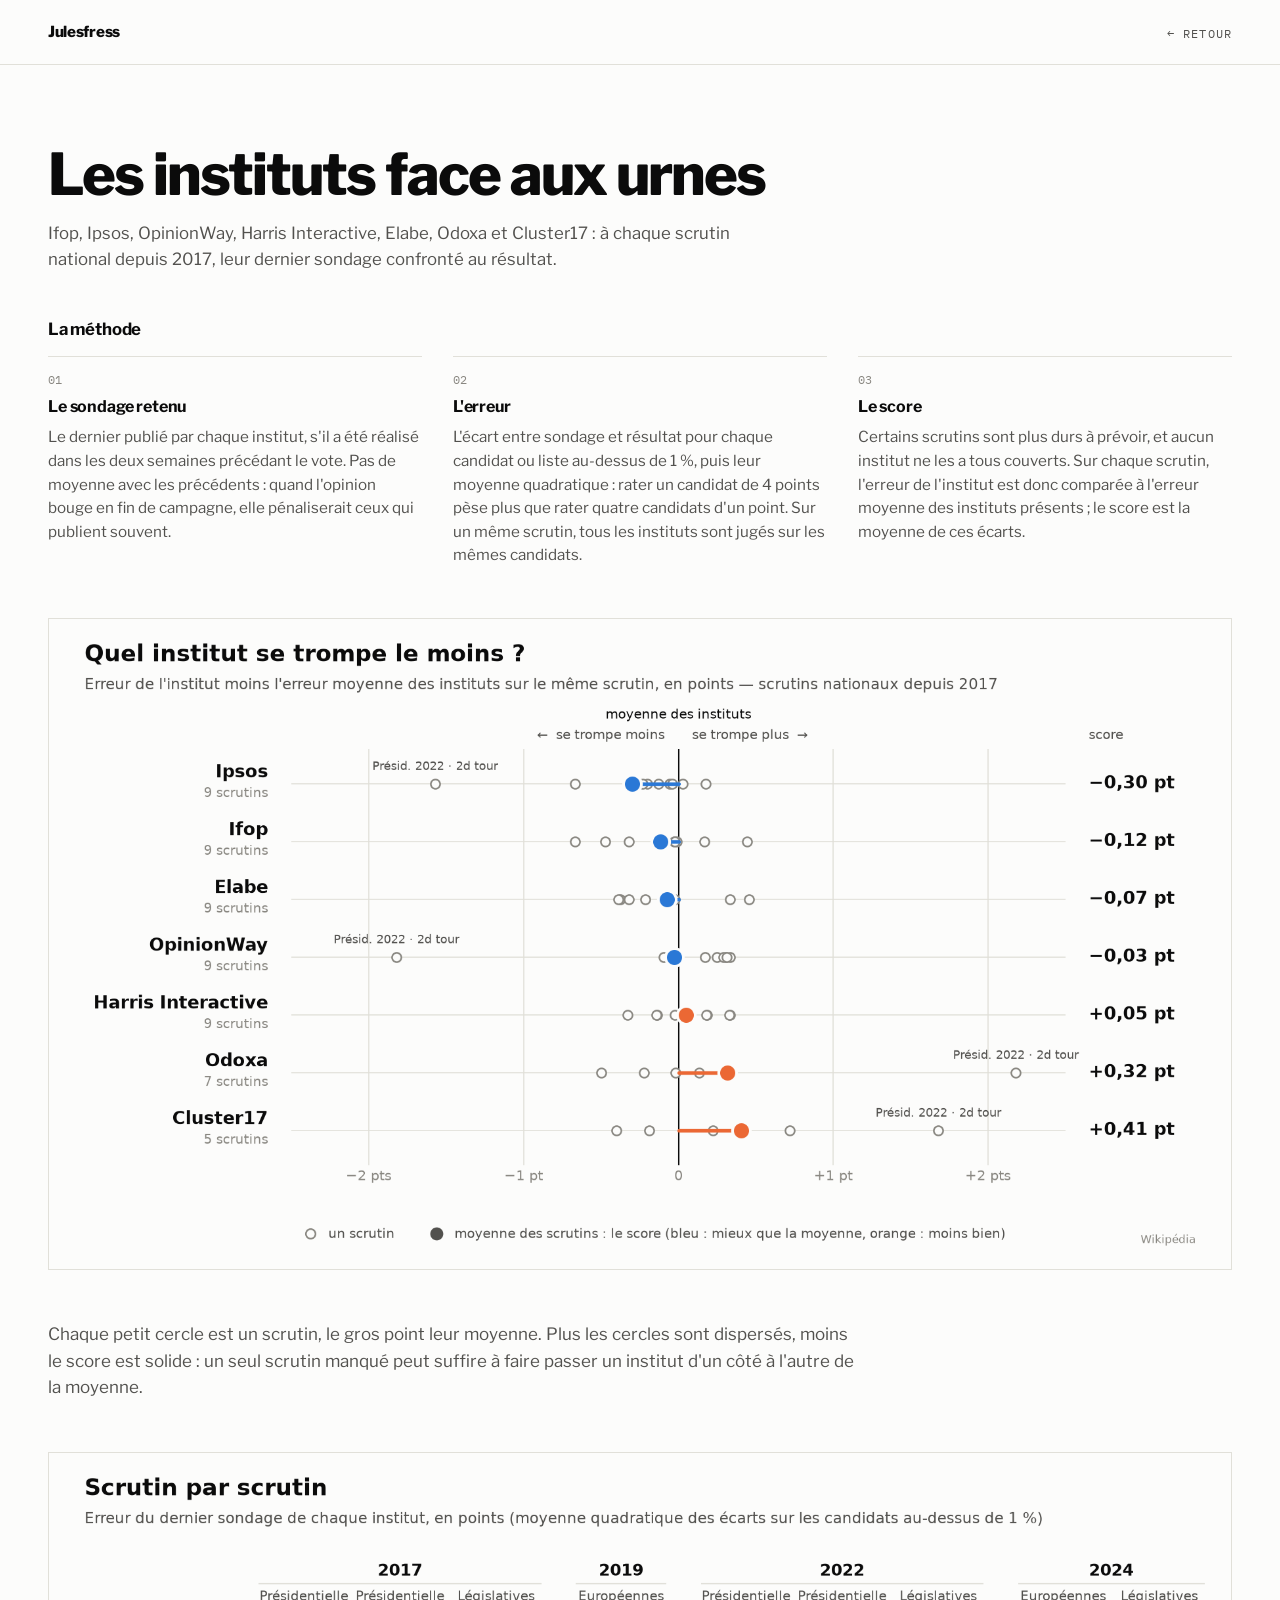
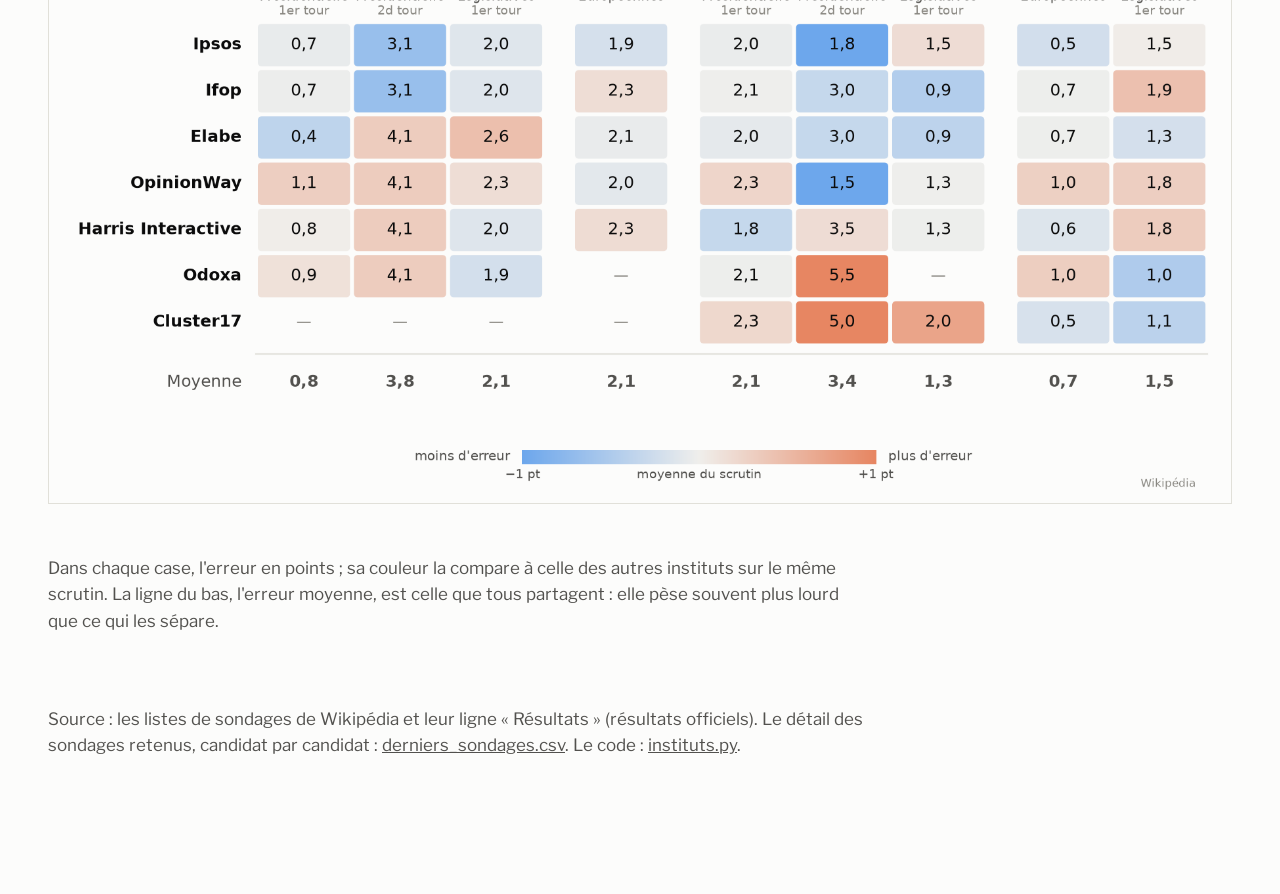
==== Instituts/index.html @ 5b0fbb0f "nouveau projet : comparaison des instituts de sondages" ====
<!DOCTYPE html>
<html lang="fr">
<head>
  <meta charset="utf-8">
  <meta name="viewport" content="width=device-width, initial-scale=1">
  <title>Les instituts face aux urnes — Jules</title>
  <meta name="description" content="Le dernier sondage de sept instituts confronté au résultat de chaque scrutin national depuis 2017 : qui se trompe le moins ?">
  <link rel="icon" href="data:image/svg+xml,<svg xmlns=%22http://www.w3.org/2000/svg%22 viewBox=%220 0 100 100%22><text y=%22.9em%22 font-size=%2290%22>🎯</text></svg>">
  <link rel="preconnect" href="https://fonts.googleapis.com">
  <link rel="preconnect" href="https://fonts.gstatic.com" crossorigin>
  <link href="https://fonts.googleapis.com/css2?family=Libre+Franklin:wght@400;700;800&family=IBM+Plex+Mono:wght@400;500&display=swap" rel="stylesheet">
  <link rel="stylesheet" href="../assets/css/style.css">
</head>
<body>
  <header class="bar">
    <div class="shell shell--wide">
      <a class="mark" href="../">Julesfress</a>
      <nav>
        <a href="../">← Retour</a>
      </nav>
    </div>
  </header>

  <main class="shell shell--wide">
    <div class="doc-head">
      <h1>Les instituts face aux urnes</h1>
      <p class="tagline">Ifop, Ipsos, OpinionWay, Harris Interactive, Elabe, Odoxa et Cluster17 : à chaque scrutin national depuis 2017, leur dernier sondage confronté au résultat.</p>
    </div>

    <div class="stack">
      <section class="method">
        <h2>La méthode</h2>
        <ol class="steps">
          <li>
            <h3>Le sondage retenu</h3>
            <p>Le dernier publié par chaque institut, s'il a été réalisé dans les deux
            semaines précédant le vote. Pas de moyenne avec les précédents : quand l'opinion
            bouge en fin de campagne, elle pénaliserait ceux qui publient souvent.</p>
          </li>
          <li>
            <h3>L'erreur</h3>
            <p>L'écart entre sondage et résultat pour chaque candidat ou liste au-dessus de
            1 %, puis leur moyenne quadratique : rater un candidat de 4 points pèse plus que
            rater quatre candidats d'un point. Sur un même scrutin, tous les instituts sont
            jugés sur les mêmes candidats.</p>
          </li>
          <li>
            <h3>Le score</h3>
            <p>Certains scrutins sont plus durs à prévoir, et aucun institut ne les a tous
            couverts. Sur chaque scrutin, l'erreur de l'institut est donc comparée à
            l'erreur moyenne des instituts présents ; le score est la moyenne de ces écarts.</p>
          </li>
        </ol>
      </section>

      <a class="plate" href="instituts_classement.png" target="_blank" rel="noopener">
        <img src="instituts_classement.png" alt="Classement des sept instituts selon leur score : pour chacun, un petit cercle par scrutin donne l'écart entre son erreur et l'erreur moyenne des instituts, et un gros point, bleu ou orange, leur moyenne.">
      </a>

      <p class="note">Chaque petit cercle est un scrutin, le gros point leur moyenne. Plus les
      cercles sont dispersés, moins le score est solide : un seul scrutin manqué peut suffire
      à faire passer un institut d'un côté à l'autre de la moyenne.</p>

      <a class="plate" href="instituts_scrutins.png" target="_blank" rel="noopener">
        <img src="instituts_scrutins.png" alt="Tableau de l'erreur, en points, du dernier sondage de chaque institut à chaque scrutin national, colorée en bleu quand elle est inférieure à la moyenne des instituts sur ce scrutin et en orange quand elle est supérieure. La dernière ligne donne l'erreur moyenne de chaque scrutin." loading="lazy">
      </a>

      <p class="note">Dans chaque case, l'erreur en points ; sa couleur la compare à celle des
      autres instituts sur le même scrutin. La ligne du bas, l'erreur moyenne, est celle que
      tous partagent : elle pèse souvent plus lourd que ce qui les sépare.</p>

      <p class="note">Source : les listes de sondages de Wikipédia et leur ligne « Résultats »
      (résultats officiels). Le détail des sondages retenus, candidat par candidat :
      <a href="https://github.com/Julesfress/Julesfress.github.io/blob/main/Instituts/derniers_sondages.csv" target="_blank" rel="noopener">derniers_sondages.csv</a>.
      Le code : <a href="https://github.com/Julesfress/Julesfress.github.io/blob/main/Instituts/instituts.py" target="_blank" rel="noopener">instituts.py</a>.</p>
    </div>
  </main>
</body>
</html>
---- assets/css/style.css ----
/* ===========================================================================
   Julesfress — feuille de style unique.

   Les cinq couleurs ci-dessous sont exactement celles des graphiques
   matplotlib (constantes INK / INK_SECOND / MUTED / GRID / SURFACE dans
   Sondpres/sondages_2027.py). Le fond de page EST le fond des PNG : les
   graphiques n'ont pas de bord visible, ils font partie de la page.
   Conséquence : la seule couleur du site est celle des courbes.
   =========================================================================== */

:root {
  color-scheme: light;

  --paper: #fcfcfb;   /* SURFACE */
  --ink:   #0b0b0b;   /* INK */
  --ink-2: #52514e;   /* INK_SECOND */
  --muted: #898781;   /* MUTED */
  --rule:  #e1e0d9;   /* GRID */
  --hover: #f4f3ec;

  --sans: "Libre Franklin", -apple-system, BlinkMacSystemFont, "Segoe UI", sans-serif;
  --mono: "IBM Plex Mono", ui-monospace, SFMono-Regular, Menlo, monospace;

  --gutter: clamp(20px, 4vw, 48px);
  --shell: 1000px;
  --shell-wide: 1800px;
}

* {
  box-sizing: border-box;
}

html {
  background: var(--paper);
  -webkit-text-size-adjust: 100%;
}

body {
  margin: 0;
  min-height: 100vh;
  background: var(--paper);
  color: var(--ink);
  font-family: var(--sans);
  font-size: 17px;
  line-height: 1.55;
  -webkit-font-smoothing: antialiased;
}

h1 {
  margin: 0;
  font-size: clamp(2.3rem, 6vw, 3.6rem);
  font-weight: 800;
  line-height: 1.02;
  letter-spacing: -0.035em;
}

a {
  color: inherit;
}

:focus-visible {
  outline: 2px solid var(--ink);
  outline-offset: 2px;
}

.shell {
  width: min(100% - var(--gutter) * 2, var(--shell));
  margin-inline: auto;
}

.shell--wide {
  --shell: var(--shell-wide);
}

/* --- Bandeau ------------------------------------------------------------ */

.bar {
  border-bottom: 1px solid var(--rule);
}

.bar .shell {
  display: flex;
  align-items: center;
  justify-content: space-between;
  gap: 20px;
  min-height: 64px;
}

.mark {
  font-weight: 800;
  font-size: 0.95rem;
  letter-spacing: -0.02em;
  text-decoration: none;
}

.bar nav a {
  font-family: var(--mono);
  font-size: 0.72rem;
  letter-spacing: 0.1em;
  text-transform: uppercase;
  color: var(--ink-2);
  text-decoration: none;
  padding-bottom: 2px;
  border-bottom: 1px solid transparent;
  transition: color 0.15s, border-color 0.15s;
}

.bar nav a:hover {
  color: var(--ink);
  border-bottom-color: var(--ink);
}

/* --- Accueil ------------------------------------------------------------ */

.head {
  padding-block: clamp(56px, 10vw, 112px) clamp(36px, 6vw, 64px);
}

.list {
  list-style: none;
  margin: 0 0 clamp(64px, 12vw, 140px);
  padding: 0;
  border-bottom: 1px solid var(--rule);
}

.item {
  border-top: 1px solid var(--rule);
}

.row {
  display: grid;
  grid-template-columns: 2.75rem minmax(0, 30ch) minmax(0, 1fr) 1.25rem;
  gap: clamp(14px, 3vw, 32px);
  align-items: baseline;
  padding: clamp(22px, 3vw, 30px) 12px;
  margin-inline: -12px;
  text-decoration: none;
  color: inherit;
  transition: background-color 0.15s;
}

a.row:hover {
  background: var(--hover);
}

.n {
  font-family: var(--mono);
  font-size: 0.72rem;
  font-feature-settings: "tnum" 1;
  color: var(--muted);
  transition: color 0.15s;
}

.t {
  font-weight: 700;
  font-size: 1.15rem;
  letter-spacing: -0.015em;
}

.d {
  color: var(--ink-2);
  font-size: 0.95rem;
}

.go {
  justify-self: end;
  font-family: var(--mono);
  color: var(--muted);
  transition: transform 0.15s, color 0.15s;
}

a.row:hover .n,
a.row:hover .go {
  color: var(--ink);
}

a.row:hover .go {
  transform: translateX(4px);
}

.item--off .t,
.item--off .d {
  color: var(--muted);
}

/* --- Page projet -------------------------------------------------------- */

.doc-head {
  padding-block: clamp(44px, 7vw, 80px) clamp(28px, 4vw, 44px);
}

.tagline {
  max-width: 62ch;
  margin: 16px 0 0;
  color: var(--ink-2);
  font-size: 1.05rem;
}

/* Grille des sondages : le graphique suivi à gauche, les deux élections
   passées empilées à droite — les trois se comparent d'un seul coup d'œil. */
.polls-grid {
  display: grid;
  grid-template-columns: 2fr 1fr;
  gap: clamp(16px, 1.6vw, 26px);
  align-items: start;
  padding-bottom: clamp(56px, 9vw, 120px);
}

.polls-side {
  display: grid;
  gap: clamp(16px, 1.6vw, 26px);
}

.plate {
  display: block;
  border: 1px solid var(--rule);
  transition: border-color 0.15s;
}

.plate:hover {
  border-color: var(--muted);
}

.plate img {
  display: block;
  width: 100%;
  height: auto;
}

/* Page projet à plusieurs graphiques : les planches s'empilent et le texte
   d'explication s'intercale entre elles. */
.stack {
  display: grid;
  gap: clamp(20px, 2.4vw, 34px);
  padding-bottom: clamp(56px, 9vw, 120px);
}

.note {
  max-width: 68ch;
  margin: clamp(10px, 1.6vw, 22px) 0;
  color: var(--ink-2);
}

.note h2 {
  margin: 0 0 8px;
  color: var(--ink);
  font-size: 1.05rem;
  font-weight: 700;
  letter-spacing: -0.01em;
}

.note h2:not(:first-child) {
  margin-top: 26px;
}

.note p {
  margin: 0 0 16px;
}

.note p:last-child {
  margin-bottom: 0;
}

/* Légende des sigles : les graphiques n'affichent que l'abréviation du
   groupe, faute de place — les intitulés complets vivent donc ici. */
.keys {
  margin: 0;
  display: grid;
  grid-template-columns: repeat(auto-fill, minmax(300px, 1fr));
  gap: 0 32px;
  font-size: 0.95rem;
}

.keys > div {
  display: flex;
  gap: 12px;
  border-top: 1px solid var(--rule);
  padding: 7px 0;
}

.keys dt {
  min-width: 5.4rem;
  color: var(--ink);
  font-family: var(--mono);
  font-size: 0.82rem;
  font-weight: 500;
  line-height: 1.6;
}

.keys dd {
  margin: 0;
}

/* Méthode en quelques étapes numérotées, côte à côte sur grand écran
   (Instituts/) : les numéros reprennent ceux de la liste d'accueil. */
.method h2 {
  margin: 0 0 14px;
  font-size: 1.05rem;
  font-weight: 700;
  letter-spacing: -0.01em;
}

.steps {
  list-style: none;
  margin: 0 0 clamp(10px, 1.6vw, 22px);
  padding: 0;
  display: grid;
  grid-template-columns: repeat(3, minmax(0, 1fr));
  gap: clamp(16px, 2.4vw, 40px);
  counter-reset: step;
}

.steps li {
  counter-increment: step;
  border-top: 1px solid var(--rule);
  padding-top: 14px;
  color: var(--ink-2);
  font-size: 0.95rem;
}

.steps li::before {
  content: counter(step, decimal-leading-zero);
  display: block;
  margin-bottom: 6px;
  font-family: var(--mono);
  font-size: 0.72rem;
  font-feature-settings: "tnum" 1;
  color: var(--muted);
}

.steps h3 {
  margin: 0 0 6px;
  color: var(--ink);
  font-size: 1rem;
  font-weight: 700;
  letter-spacing: -0.01em;
}

.steps p {
  max-width: 56ch;
  margin: 0;
}

/* --- Écrans étroits ----------------------------------------------------- */

@media (max-width: 820px) {
  .polls-grid,
  .steps {
    grid-template-columns: 1fr;
  }
}

@media (max-width: 760px) {
  .row {
    grid-template-columns: 2.25rem minmax(0, 1fr) 1.25rem;
    gap: 6px 14px;
  }

  /* la description passe sous le titre, la flèche reste sur sa ligne */
  .go {
    grid-column: 3;
    grid-row: 1;
  }

  .d {
    grid-column: 2 / 4;
  }
}
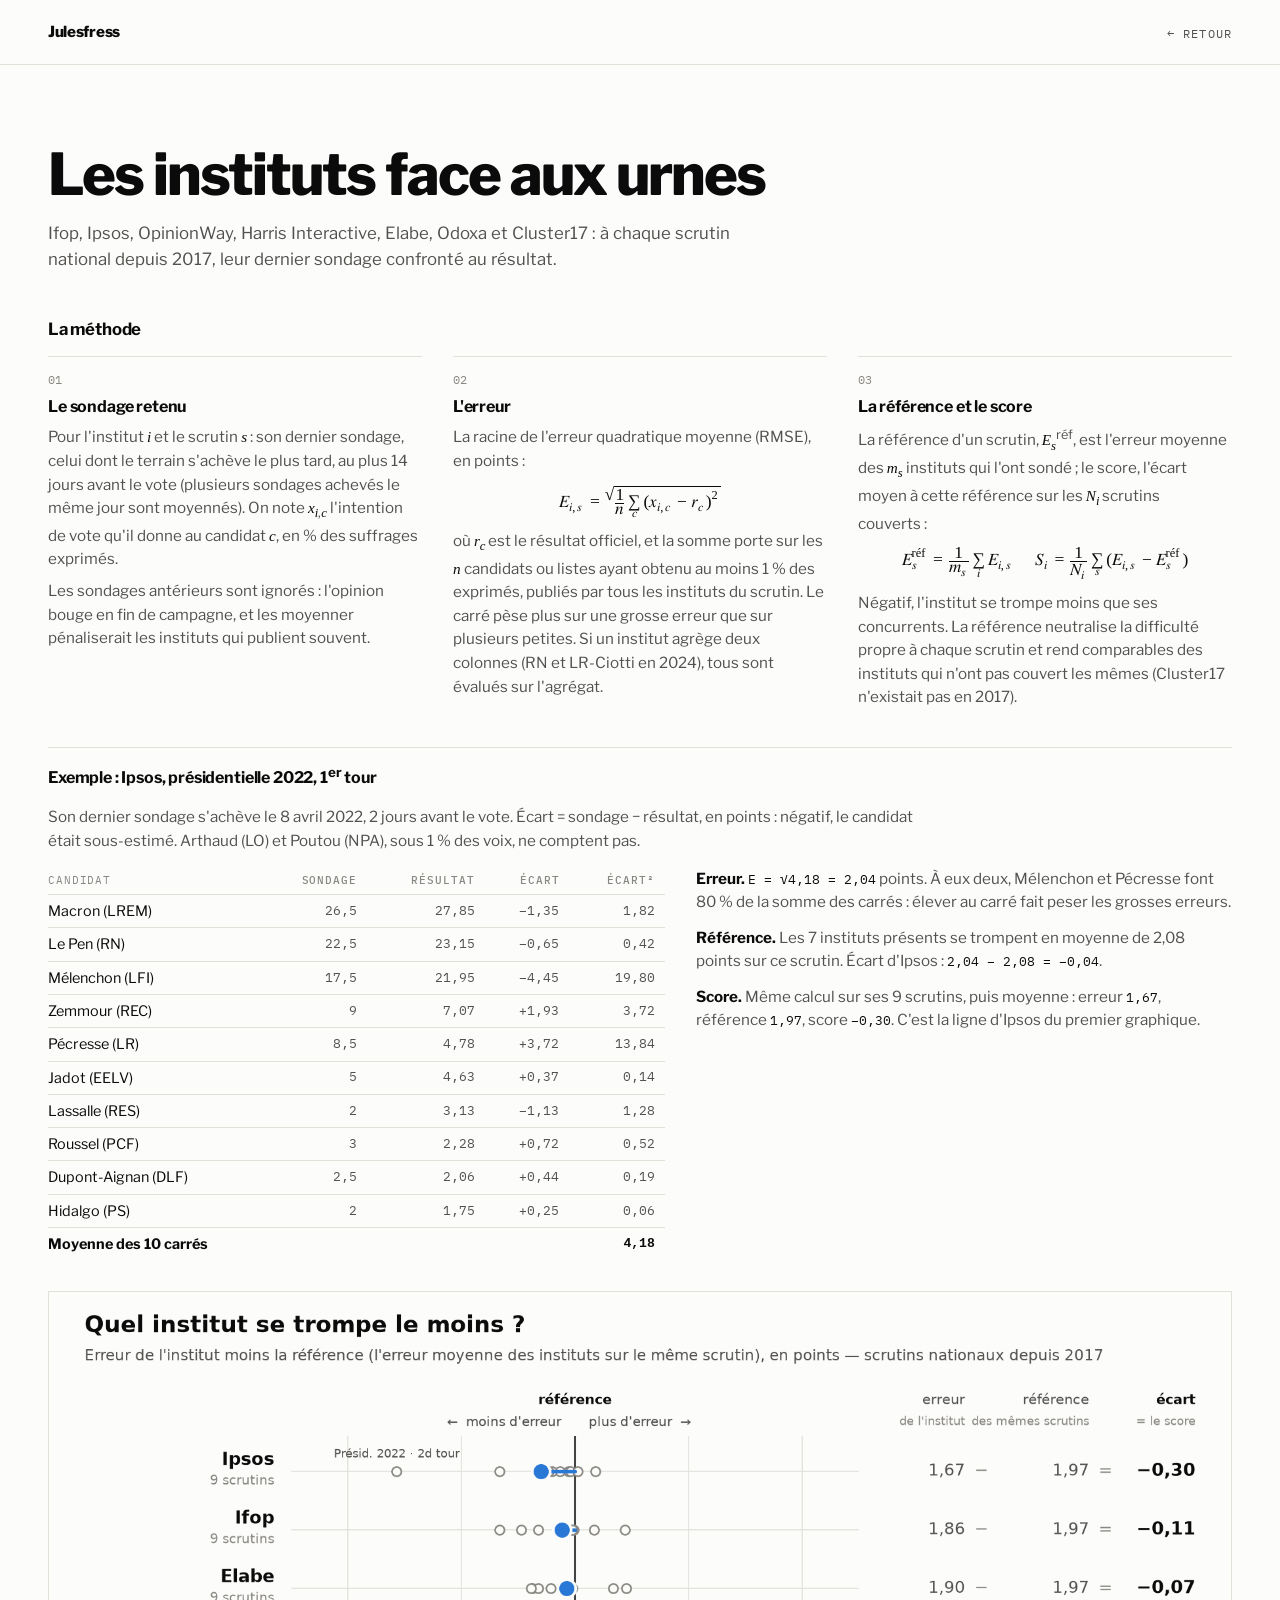
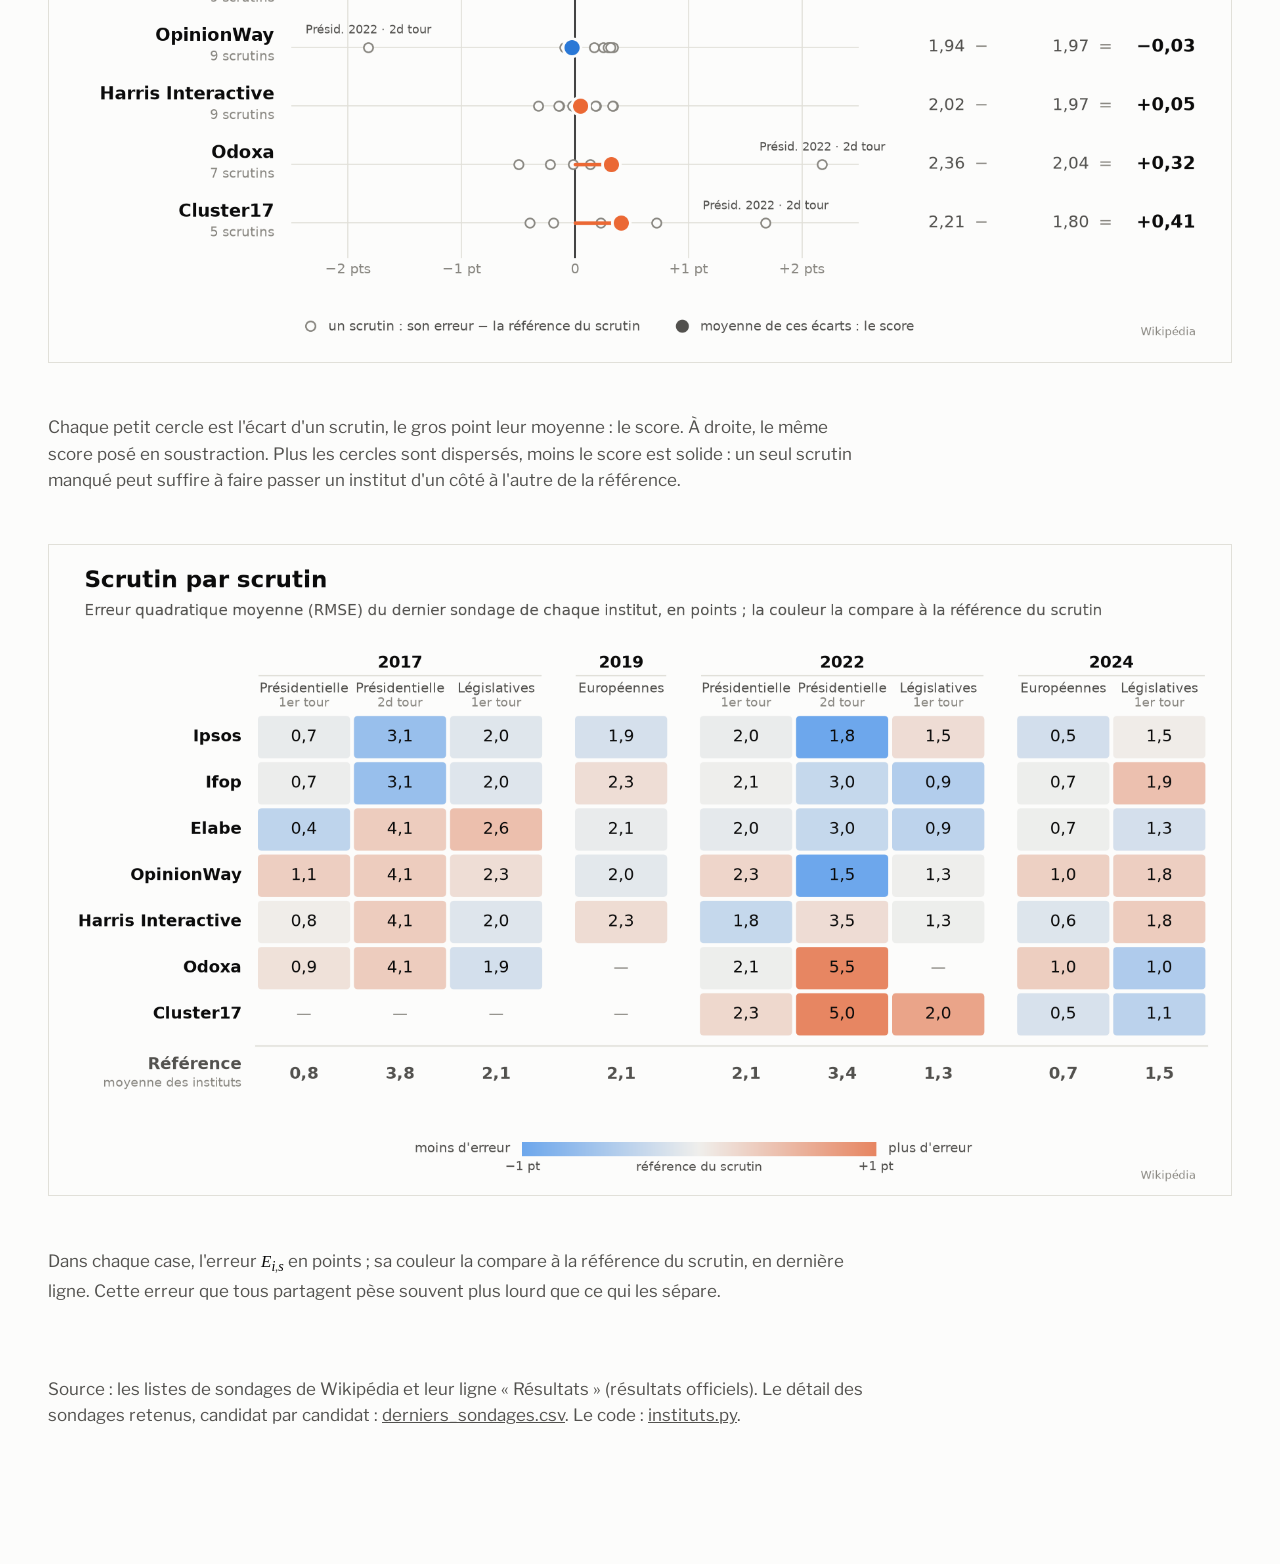
==== commit ea9bc6d0: "clarification classement instituts" ====
--- a/Instituts/index.html
+++ b/Instituts/index.html
@@ -33,41 +33,108 @@
         <ol class="steps">
           <li>
             <h3>Le sondage retenu</h3>
-            <p>Le dernier publié par chaque institut, s'il a été réalisé dans les deux
-            semaines précédant le vote. Pas de moyenne avec les précédents : quand l'opinion
-            bouge en fin de campagne, elle pénaliserait ceux qui publient souvent.</p>
+            <p>Pour l'institut <var>i</var> et le scrutin <var>s</var> : son dernier
+            sondage, celui dont le terrain s'achève le plus tard, au plus 14 jours avant le
+            vote (plusieurs sondages achevés le même jour sont moyennés). On note
+            <var>x</var><sub><var>i</var>,<var>c</var></sub> l'intention de vote qu'il donne
+            au candidat <var>c</var>, en % des suffrages exprimés.</p>
+            <p>Les sondages antérieurs sont ignorés : l'opinion bouge en fin de campagne,
+            et les moyenner pénaliserait les instituts qui publient souvent.</p>
           </li>
           <li>
             <h3>L'erreur</h3>
-            <p>L'écart entre sondage et résultat pour chaque candidat ou liste au-dessus de
-            1 %, puis leur moyenne quadratique : rater un candidat de 4 points pèse plus que
-            rater quatre candidats d'un point. Sur un même scrutin, tous les instituts sont
-            jugés sur les mêmes candidats.</p>
+            <p>La racine de l'erreur quadratique moyenne (RMSE), en points&nbsp;:</p>
+            <math display="block">
+              <msub><mi>E</mi><mrow><mi>i</mi><mo>,</mo><mi>s</mi></mrow></msub>
+              <mo>=</mo>
+              <msqrt>
+                <mfrac><mn>1</mn><mi>n</mi></mfrac>
+                <munder><mo>∑</mo><mi>c</mi></munder>
+                <msup>
+                  <mrow><mo>(</mo><msub><mi>x</mi><mrow><mi>i</mi><mo>,</mo><mi>c</mi></mrow></msub><mo>−</mo><msub><mi>r</mi><mi>c</mi></msub><mo>)</mo></mrow>
+                  <mn>2</mn>
+                </msup>
+              </msqrt>
+            </math>
+            <p>où <var>r</var><sub><var>c</var></sub> est le résultat officiel, et la somme
+            porte sur les <var>n</var> candidats ou listes ayant obtenu au moins 1 % des
+            exprimés, publiés par tous les instituts du scrutin. Le carré pèse plus sur une
+            grosse erreur que sur plusieurs petites. Si un institut agrège deux colonnes
+            (RN et LR-Ciotti en 2024), tous sont évalués sur l'agrégat.</p>
           </li>
           <li>
-            <h3>Le score</h3>
-            <p>Certains scrutins sont plus durs à prévoir, et aucun institut ne les a tous
-            couverts. Sur chaque scrutin, l'erreur de l'institut est donc comparée à
-            l'erreur moyenne des instituts présents ; le score est la moyenne de ces écarts.</p>
+            <h3>La référence et le score</h3>
+            <p>La référence d'un scrutin,
+            <var>E</var><sub><var>s</var></sub><sup>réf</sup>, est l'erreur moyenne des
+            <var>m</var><sub><var>s</var></sub> instituts qui l'ont sondé ; le score, l'écart
+            moyen à cette référence sur les <var>N</var><sub><var>i</var></sub> scrutins
+            couverts&nbsp;:</p>
+            <math display="block">
+              <msubsup><mi>E</mi><mi>s</mi><mtext>réf</mtext></msubsup>
+              <mo>=</mo>
+              <mfrac><mn>1</mn><msub><mi>m</mi><mi>s</mi></msub></mfrac>
+              <munder><mo>∑</mo><mi>i</mi></munder>
+              <msub><mi>E</mi><mrow><mi>i</mi><mo>,</mo><mi>s</mi></mrow></msub>
+              <mspace width="1.2em"></mspace>
+              <msub><mi>S</mi><mi>i</mi></msub>
+              <mo>=</mo>
+              <mfrac><mn>1</mn><msub><mi>N</mi><mi>i</mi></msub></mfrac>
+              <munder><mo>∑</mo><mi>s</mi></munder>
+              <mrow><mo>(</mo><msub><mi>E</mi><mrow><mi>i</mi><mo>,</mo><mi>s</mi></mrow></msub><mo>−</mo><msubsup><mi>E</mi><mi>s</mi><mtext>réf</mtext></msubsup><mo>)</mo></mrow>
+            </math>
+            <p>Négatif, l'institut se trompe moins que ses concurrents. La référence
+            neutralise la difficulté propre à chaque scrutin et rend comparables des
+            instituts qui n'ont pas couvert les mêmes (Cluster17 n'existait pas en 2017).</p>
           </li>
         </ol>
+
+        <!-- exemple : écrit par instituts.py, ne pas modifier à la main -->
+        <div class="calc">
+          <h3>Exemple&nbsp;: Ipsos, présidentielle 2022, 1<sup>er</sup> tour</h3>
+          <p class="calc-lead">Son dernier sondage s'achève le 8 avril 2022, 2 jours avant le vote. Écart = sondage − résultat, en points&nbsp;: négatif, le candidat était sous-estimé. Arthaud (LO) et Poutou (NPA), sous 1&nbsp;% des voix, ne comptent pas.</p>
+          <div class="calc-table">
+            <table>
+              <thead><tr><th scope="col">Candidat</th><th scope="col">Sondage</th><th scope="col">Résultat</th><th scope="col">Écart</th><th scope="col">Écart²</th></tr></thead>
+              <tbody>
+                <tr><th scope="row">Macron (LREM)</th><td>26,5</td><td>27,85</td><td>−1,35</td><td>1,82</td></tr>
+                <tr><th scope="row">Le Pen (RN)</th><td>22,5</td><td>23,15</td><td>−0,65</td><td>0,42</td></tr>
+                <tr><th scope="row">Mélenchon (LFI)</th><td>17,5</td><td>21,95</td><td>−4,45</td><td>19,80</td></tr>
+                <tr><th scope="row">Zemmour (REC)</th><td>9</td><td>7,07</td><td>+1,93</td><td>3,72</td></tr>
+                <tr><th scope="row">Pécresse (LR)</th><td>8,5</td><td>4,78</td><td>+3,72</td><td>13,84</td></tr>
+                <tr><th scope="row">Jadot (EELV)</th><td>5</td><td>4,63</td><td>+0,37</td><td>0,14</td></tr>
+                <tr><th scope="row">Lassalle (RES)</th><td>2</td><td>3,13</td><td>−1,13</td><td>1,28</td></tr>
+                <tr><th scope="row">Roussel (PCF)</th><td>3</td><td>2,28</td><td>+0,72</td><td>0,52</td></tr>
+                <tr><th scope="row">Dupont-Aignan (DLF)</th><td>2,5</td><td>2,06</td><td>+0,44</td><td>0,19</td></tr>
+                <tr><th scope="row">Hidalgo (PS)</th><td>2</td><td>1,75</td><td>+0,25</td><td>0,06</td></tr>
+              </tbody>
+              <tfoot><tr><th scope="row" colspan="4">Moyenne des 10 carrés</th><td>4,18</td></tr></tfoot>
+            </table>
+          </div>
+          <ol class="calc-steps">
+            <li><strong>Erreur.</strong> <span class="eq">E = √4,18 = 2,04</span> points. À eux deux, Mélenchon et Pécresse font 80&nbsp;% de la somme des carrés&nbsp;: élever au carré fait peser les grosses erreurs.</li>
+            <li><strong>Référence.</strong> Les 7 instituts présents se trompent en moyenne de 2,08 points sur ce scrutin. Écart d'Ipsos&nbsp;: <span class="eq">2,04 − 2,08 = −0,04</span>.</li>
+            <li><strong>Score.</strong> Même calcul sur ses 9 scrutins, puis moyenne&nbsp;: erreur <span class="eq">1,67</span>, référence <span class="eq">1,97</span>, score <span class="eq">−0,30</span>. C'est la ligne d'Ipsos du premier graphique.</li>
+          </ol>
+        </div>
+        <!-- /exemple -->
       </section>
 
       <a class="plate" href="instituts_classement.png" target="_blank" rel="noopener">
         <img src="instituts_classement.png" alt="Classement des sept instituts selon leur score : pour chacun, un petit cercle par scrutin donne l'écart entre son erreur et l'erreur moyenne des instituts, et un gros point, bleu ou orange, leur moyenne.">
       </a>
 
-      <p class="note">Chaque petit cercle est un scrutin, le gros point leur moyenne. Plus les
-      cercles sont dispersés, moins le score est solide : un seul scrutin manqué peut suffire
-      à faire passer un institut d'un côté à l'autre de la moyenne.</p>
+      <p class="note">Chaque petit cercle est l'écart d'un scrutin, le gros point leur moyenne :
+      le score. À droite, le même score posé en soustraction. Plus les cercles sont dispersés,
+      moins le score est solide : un seul scrutin manqué peut suffire à faire passer un
+      institut d'un côté à l'autre de la référence.</p>
 
       <a class="plate" href="instituts_scrutins.png" target="_blank" rel="noopener">
         <img src="instituts_scrutins.png" alt="Tableau de l'erreur, en points, du dernier sondage de chaque institut à chaque scrutin national, colorée en bleu quand elle est inférieure à la moyenne des instituts sur ce scrutin et en orange quand elle est supérieure. La dernière ligne donne l'erreur moyenne de chaque scrutin." loading="lazy">
       </a>
 
-      <p class="note">Dans chaque case, l'erreur en points ; sa couleur la compare à celle des
-      autres instituts sur le même scrutin. La ligne du bas, l'erreur moyenne, est celle que
-      tous partagent : elle pèse souvent plus lourd que ce qui les sépare.</p>
+      <p class="note">Dans chaque case, l'erreur <var>E</var><sub><var>i</var>,<var>s</var></sub>
+      en points ; sa couleur la compare à la référence du scrutin, en dernière ligne. Cette
+      erreur que tous partagent pèse souvent plus lourd que ce qui les sépare.</p>
 
       <p class="note">Source : les listes de sondages de Wikipédia et leur ligne « Résultats »
       (résultats officiels). Le détail des sondages retenus, candidat par candidat :
--- a/assets/css/style.css
+++ b/assets/css/style.css
@@ -341,16 +341,161 @@
   margin: 0;
 }
 
+.steps p + p {
+  margin-top: 8px;
+}
+
+/* Formules (MathML, rendu natif) et variables du texte, en italique de
+   maths comme dans les formules qu'elles désignent. */
+.method math[display="block"] {
+  margin: 12px 0;
+  color: var(--ink);
+  font-size: 1.15em;
+}
+
+.method var,
+.note var {
+  font-family: "STIX Two Math", "Cambria Math", "Latin Modern Math", serif;
+  font-style: italic;
+  color: var(--ink);
+}
+
+/* Exemple de calcul (écrit par Instituts/instituts.py) : le tableau à
+   gauche, les trois étapes à droite. */
+.calc {
+  display: grid;
+  grid-template-columns: minmax(0, 1.15fr) minmax(0, 1fr);
+  gap: 14px clamp(16px, 2.4vw, 40px);
+  align-items: start;
+  margin-top: clamp(22px, 3vw, 40px);
+  padding-top: 14px;
+  border-top: 1px solid var(--rule);
+}
+
+.calc h3 {
+  grid-column: 1 / -1;
+  margin: 0;
+  font-size: 1rem;
+  font-weight: 700;
+  letter-spacing: -0.01em;
+}
+
+.calc-lead {
+  grid-column: 1 / -1;
+  max-width: 90ch;
+  margin: 0;
+  color: var(--ink-2);
+  font-size: 0.95rem;
+}
+
+.calc-table {
+  overflow-x: auto;
+}
+
+.calc table {
+  width: 100%;
+  border-collapse: collapse;
+  font-size: 0.9rem;
+}
+
+.calc th,
+.calc td {
+  padding: 5px 10px;
+  border-bottom: 1px solid var(--rule);
+  text-align: right;
+  white-space: nowrap;
+}
+
+.calc thead th {
+  font-family: var(--mono);
+  font-size: 0.7rem;
+  font-weight: 500;
+  letter-spacing: 0.08em;
+  text-transform: uppercase;
+  color: var(--muted);
+}
+
+.calc thead th:first-child,
+.calc tbody th {
+  padding-left: 0;
+  text-align: left;
+  font-weight: 400;
+}
+
+.calc td {
+  font-family: var(--mono);
+  font-size: 0.82rem;
+  font-feature-settings: "tnum" 1;
+  color: var(--ink-2);
+}
+
+.calc tfoot th,
+.calc tfoot td {
+  border-bottom: 0;
+  color: var(--ink);
+  font-weight: 700;
+}
+
+.calc tfoot th {
+  padding-left: 0;
+  text-align: left;
+}
+
+.calc-steps {
+  display: grid;
+  gap: 12px;
+  margin: 0;
+  padding: 0;
+  list-style: none;
+  color: var(--ink-2);
+  font-size: 0.95rem;
+}
+
+.calc-steps strong {
+  color: var(--ink);
+}
+
+.eq {
+  font-family: var(--mono);
+  font-size: 0.88em;
+  color: var(--ink);
+  white-space: nowrap;
+}
+
 /* --- Écrans étroits ----------------------------------------------------- */
 
 @media (max-width: 820px) {
   .polls-grid,
-  .steps {
+  .steps,
+  .calc {
     grid-template-columns: 1fr;
   }
 }
 
 @media (max-width: 760px) {
+  .calc th,
+  .calc td {
+    padding: 4px 5px;
+  }
+
+  .calc td {
+    font-size: 0.74rem;
+  }
+
+  .calc thead th {
+    font-size: 0.6rem;
+    letter-spacing: 0.02em;
+  }
+
+  .calc tbody th {
+    white-space: normal;
+    font-size: 0.82rem;
+  }
+
+  .method math[display="block"] {
+    font-size: 1em;
+  }
+
   .row {
     grid-template-columns: 2.25rem minmax(0, 1fr) 1.25rem;
     gap: 6px 14px;
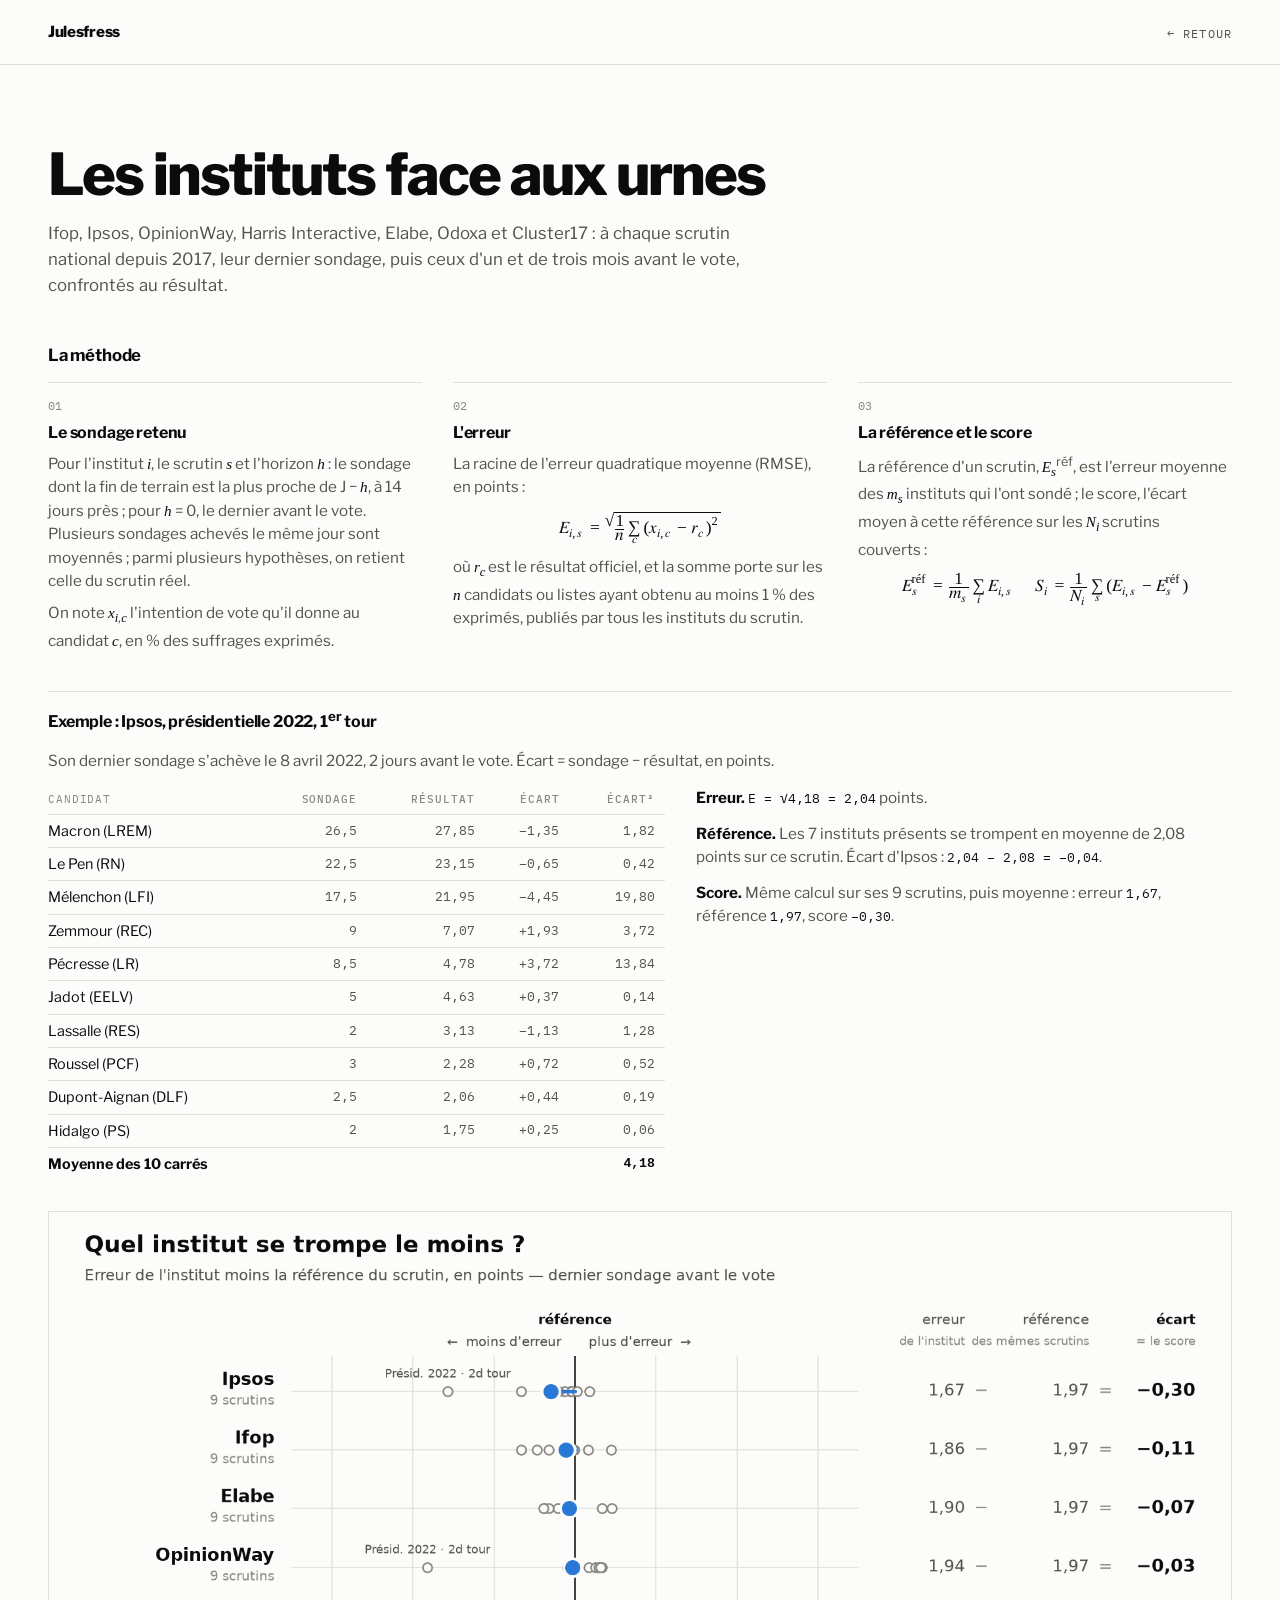
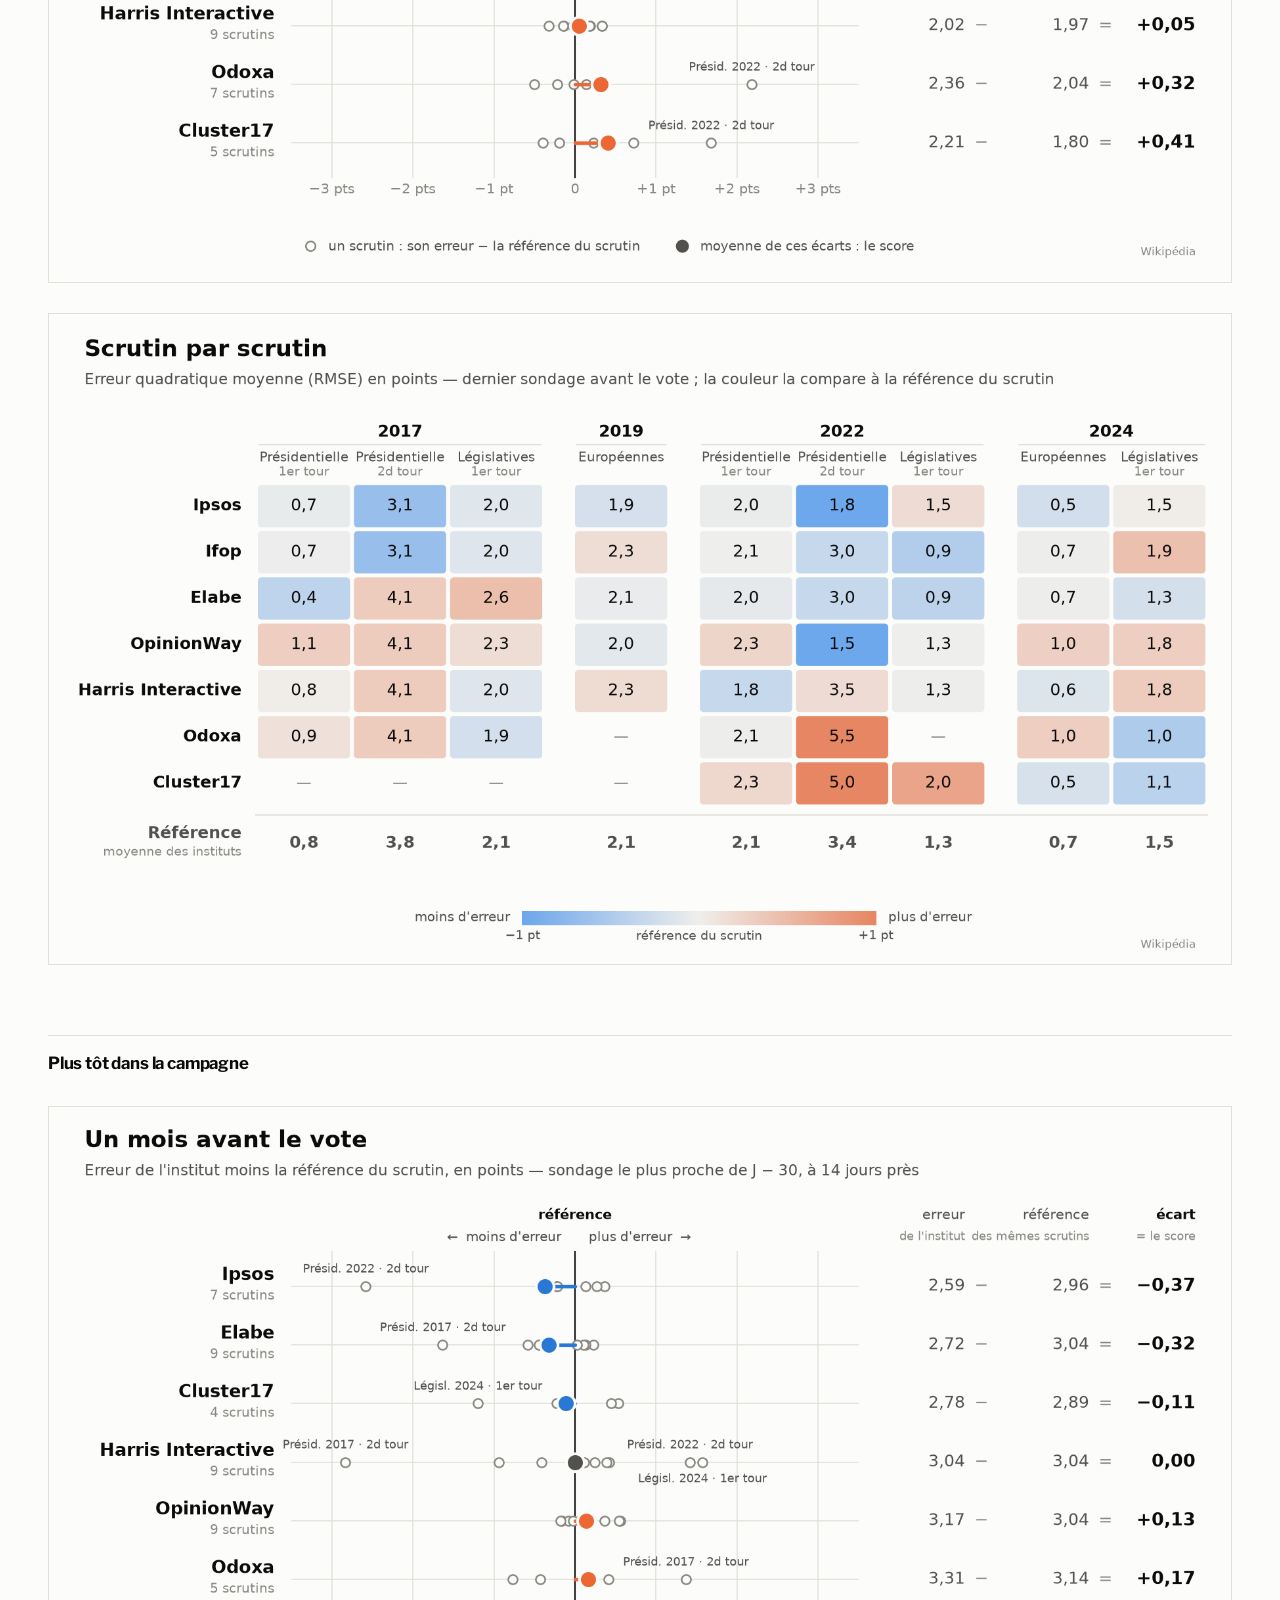
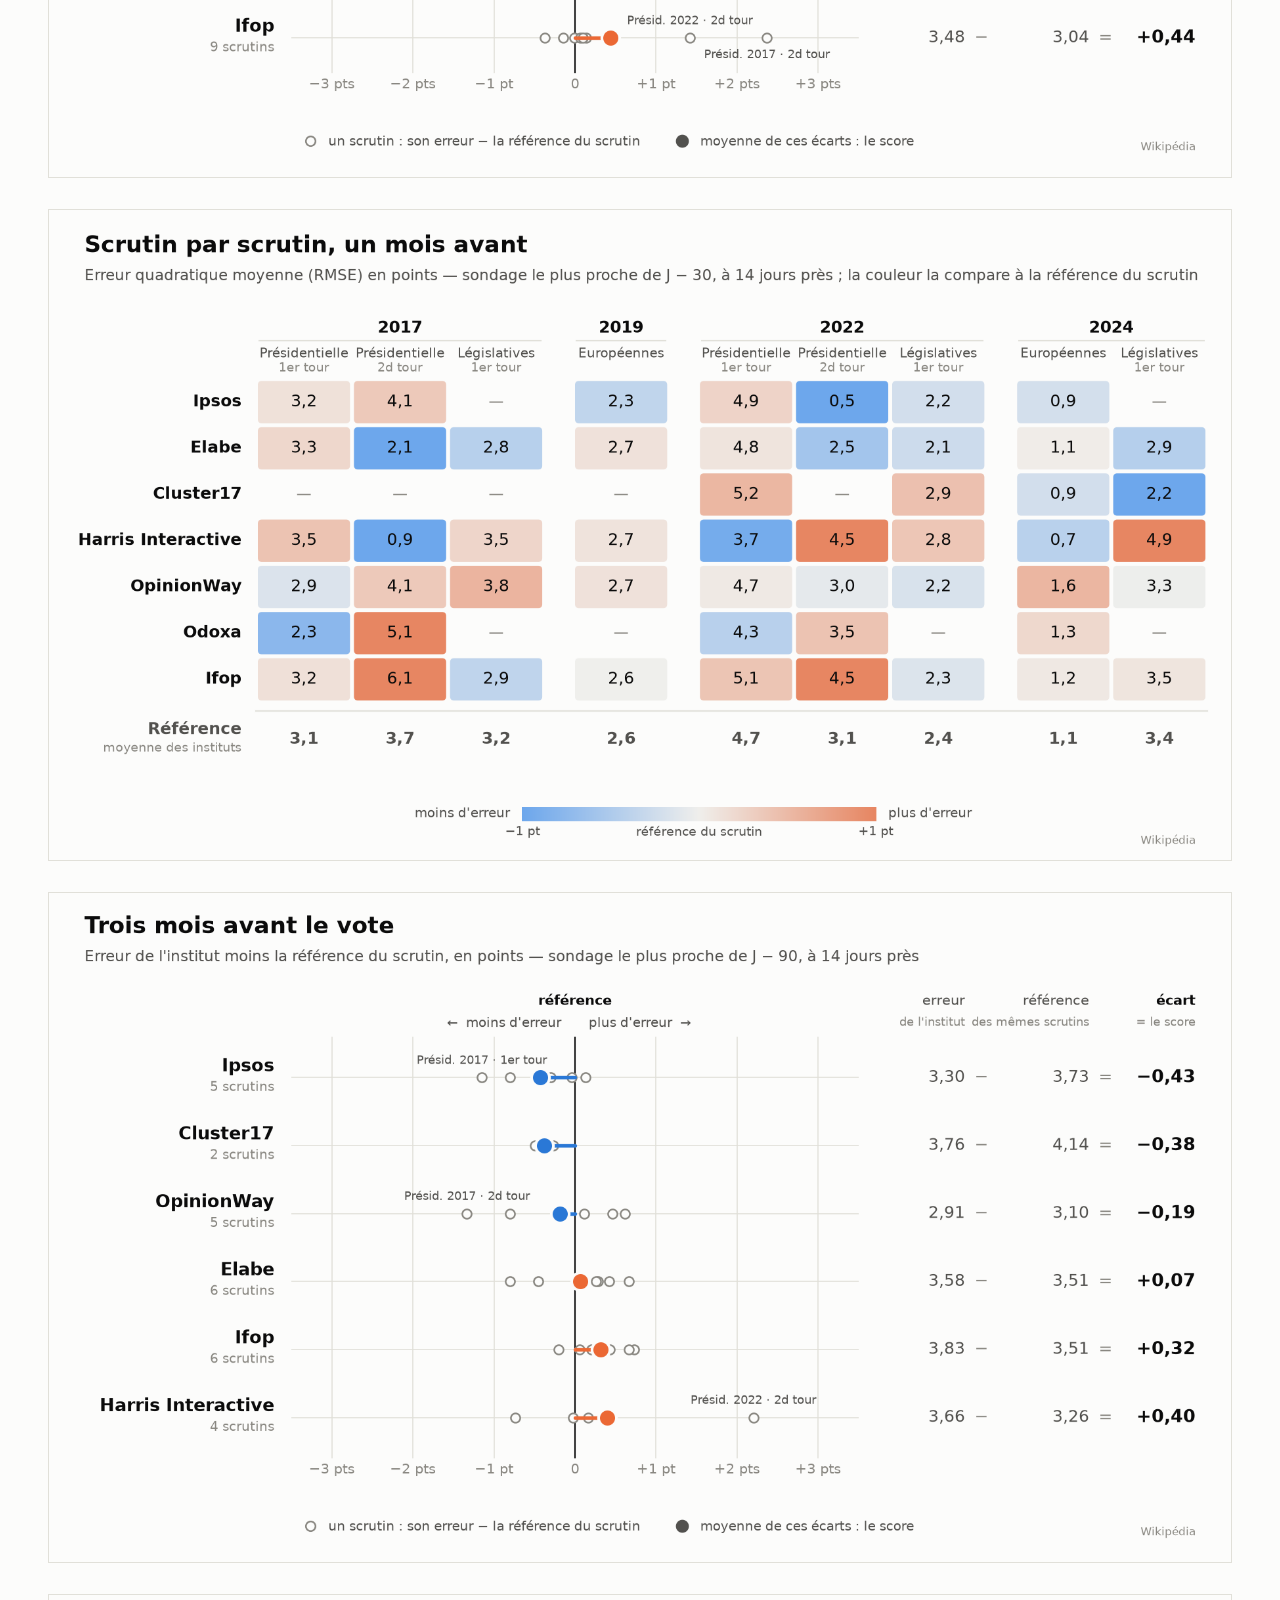
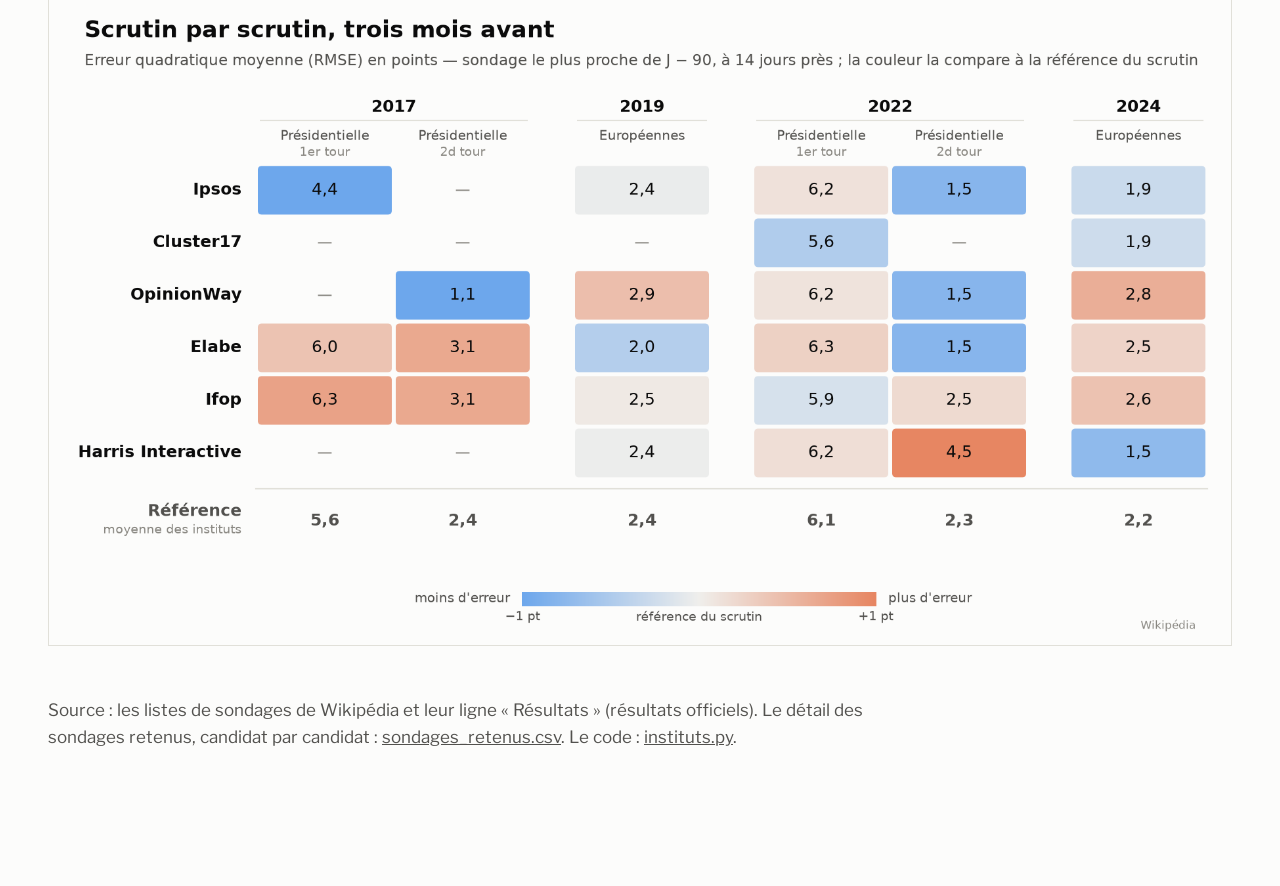
==== commit f588c81f: "sondages à 1 et 3 mois" ====
--- a/Instituts/index.html
+++ b/Instituts/index.html
@@ -24,7 +24,7 @@
   <main class="shell shell--wide">
     <div class="doc-head">
       <h1>Les instituts face aux urnes</h1>
-      <p class="tagline">Ifop, Ipsos, OpinionWay, Harris Interactive, Elabe, Odoxa et Cluster17 : à chaque scrutin national depuis 2017, leur dernier sondage confronté au résultat.</p>
+      <p class="tagline">Ifop, Ipsos, OpinionWay, Harris Interactive, Elabe, Odoxa et Cluster17 : à chaque scrutin national depuis 2017, leur dernier sondage, puis ceux d'un et de trois mois avant le vote, confrontés au résultat.</p>
     </div>
 
     <div class="stack">
@@ -33,13 +33,13 @@
         <ol class="steps">
           <li>
             <h3>Le sondage retenu</h3>
-            <p>Pour l'institut <var>i</var> et le scrutin <var>s</var> : son dernier
-            sondage, celui dont le terrain s'achève le plus tard, au plus 14 jours avant le
-            vote (plusieurs sondages achevés le même jour sont moyennés). On note
-            <var>x</var><sub><var>i</var>,<var>c</var></sub> l'intention de vote qu'il donne
-            au candidat <var>c</var>, en % des suffrages exprimés.</p>
-            <p>Les sondages antérieurs sont ignorés : l'opinion bouge en fin de campagne,
-            et les moyenner pénaliserait les instituts qui publient souvent.</p>
+            <p>Pour l'institut <var>i</var>, le scrutin <var>s</var> et l'horizon
+            <var>h</var> : le sondage dont la fin de terrain est la plus proche de
+            J&nbsp;−&nbsp;<var>h</var>, à 14 jours près ; pour <var>h</var> = 0, le dernier
+            avant le vote. Plusieurs sondages achevés le même jour sont moyennés ; parmi
+            plusieurs hypothèses, on retient celle du scrutin réel.</p>
+            <p>On note <var>x</var><sub><var>i</var>,<var>c</var></sub> l'intention de vote
+            qu'il donne au candidat <var>c</var>, en % des suffrages exprimés.</p>
           </li>
           <li>
             <h3>L'erreur</h3>
@@ -58,9 +58,7 @@
             </math>
             <p>où <var>r</var><sub><var>c</var></sub> est le résultat officiel, et la somme
             porte sur les <var>n</var> candidats ou listes ayant obtenu au moins 1 % des
-            exprimés, publiés par tous les instituts du scrutin. Le carré pèse plus sur une
-            grosse erreur que sur plusieurs petites. Si un institut agrège deux colonnes
-            (RN et LR-Ciotti en 2024), tous sont évalués sur l'agrégat.</p>
+            exprimés, publiés par tous les instituts du scrutin.</p>
           </li>
           <li>
             <h3>La référence et le score</h3>
@@ -82,16 +80,13 @@
               <munder><mo>∑</mo><mi>s</mi></munder>
               <mrow><mo>(</mo><msub><mi>E</mi><mrow><mi>i</mi><mo>,</mo><mi>s</mi></mrow></msub><mo>−</mo><msubsup><mi>E</mi><mi>s</mi><mtext>réf</mtext></msubsup><mo>)</mo></mrow>
             </math>
-            <p>Négatif, l'institut se trompe moins que ses concurrents. La référence
-            neutralise la difficulté propre à chaque scrutin et rend comparables des
-            instituts qui n'ont pas couvert les mêmes (Cluster17 n'existait pas en 2017).</p>
           </li>
         </ol>
 
         <!-- exemple : écrit par instituts.py, ne pas modifier à la main -->
         <div class="calc">
           <h3>Exemple&nbsp;: Ipsos, présidentielle 2022, 1<sup>er</sup> tour</h3>
-          <p class="calc-lead">Son dernier sondage s'achève le 8 avril 2022, 2 jours avant le vote. Écart = sondage − résultat, en points&nbsp;: négatif, le candidat était sous-estimé. Arthaud (LO) et Poutou (NPA), sous 1&nbsp;% des voix, ne comptent pas.</p>
+          <p class="calc-lead">Son dernier sondage s'achève le 8 avril 2022, 2 jours avant le vote. Écart = sondage − résultat, en points.</p>
           <div class="calc-table">
             <table>
               <thead><tr><th scope="col">Candidat</th><th scope="col">Sondage</th><th scope="col">Résultat</th><th scope="col">Écart</th><th scope="col">Écart²</th></tr></thead>
@@ -111,34 +106,43 @@
             </table>
           </div>
           <ol class="calc-steps">
-            <li><strong>Erreur.</strong> <span class="eq">E = √4,18 = 2,04</span> points. À eux deux, Mélenchon et Pécresse font 80&nbsp;% de la somme des carrés&nbsp;: élever au carré fait peser les grosses erreurs.</li>
+            <li><strong>Erreur.</strong> <span class="eq">E = √4,18 = 2,04</span> points.</li>
             <li><strong>Référence.</strong> Les 7 instituts présents se trompent en moyenne de 2,08 points sur ce scrutin. Écart d'Ipsos&nbsp;: <span class="eq">2,04 − 2,08 = −0,04</span>.</li>
-            <li><strong>Score.</strong> Même calcul sur ses 9 scrutins, puis moyenne&nbsp;: erreur <span class="eq">1,67</span>, référence <span class="eq">1,97</span>, score <span class="eq">−0,30</span>. C'est la ligne d'Ipsos du premier graphique.</li>
+            <li><strong>Score.</strong> Même calcul sur ses 9 scrutins, puis moyenne&nbsp;: erreur <span class="eq">1,67</span>, référence <span class="eq">1,97</span>, score <span class="eq">−0,30</span>.</li>
           </ol>
         </div>
         <!-- /exemple -->
       </section>
 
       <a class="plate" href="instituts_classement.png" target="_blank" rel="noopener">
-        <img src="instituts_classement.png" alt="Classement des sept instituts selon leur score : pour chacun, un petit cercle par scrutin donne l'écart entre son erreur et l'erreur moyenne des instituts, et un gros point, bleu ou orange, leur moyenne.">
+        <img src="instituts_classement.png" alt="Classement des instituts selon leur score, d'après leur dernier sondage : pour chacun, un petit cercle par scrutin donne l'écart entre son erreur et la référence du scrutin, un gros point leur moyenne, et à droite la soustraction erreur moins référence qui donne le score.">
       </a>
 
-      <p class="note">Chaque petit cercle est l'écart d'un scrutin, le gros point leur moyenne :
-      le score. À droite, le même score posé en soustraction. Plus les cercles sont dispersés,
-      moins le score est solide : un seul scrutin manqué peut suffire à faire passer un
-      institut d'un côté à l'autre de la référence.</p>
-
       <a class="plate" href="instituts_scrutins.png" target="_blank" rel="noopener">
-        <img src="instituts_scrutins.png" alt="Tableau de l'erreur, en points, du dernier sondage de chaque institut à chaque scrutin national, colorée en bleu quand elle est inférieure à la moyenne des instituts sur ce scrutin et en orange quand elle est supérieure. La dernière ligne donne l'erreur moyenne de chaque scrutin." loading="lazy">
+        <img src="instituts_scrutins.png" alt="Tableau de l'erreur, en points, du dernier sondage de chaque institut à chaque scrutin national, en bleu quand elle est inférieure à la référence du scrutin et en orange quand elle est supérieure ; la dernière ligne donne la référence." loading="lazy">
       </a>
 
-      <p class="note">Dans chaque case, l'erreur <var>E</var><sub><var>i</var>,<var>s</var></sub>
-      en points ; sa couleur la compare à la référence du scrutin, en dernière ligne. Cette
-      erreur que tous partagent pèse souvent plus lourd que ce qui les sépare.</p>
+      <h2 class="part">Plus tôt dans la campagne</h2>
+
+      <a class="plate" href="instituts_classement_1mois.png" target="_blank" rel="noopener">
+        <img src="instituts_classement_1mois.png" alt="Le même classement avec le sondage le plus proche d'un mois avant le vote." loading="lazy">
+      </a>
+
+      <a class="plate" href="instituts_scrutins_1mois.png" target="_blank" rel="noopener">
+        <img src="instituts_scrutins_1mois.png" alt="Le même tableau, scrutin par scrutin, un mois avant le vote." loading="lazy">
+      </a>
+
+      <a class="plate" href="instituts_classement_3mois.png" target="_blank" rel="noopener">
+        <img src="instituts_classement_3mois.png" alt="Le même classement avec le sondage le plus proche de trois mois avant le vote." loading="lazy">
+      </a>
+
+      <a class="plate" href="instituts_scrutins_3mois.png" target="_blank" rel="noopener">
+        <img src="instituts_scrutins_3mois.png" alt="Le même tableau, scrutin par scrutin, trois mois avant le vote." loading="lazy">
+      </a>
 
       <p class="note">Source : les listes de sondages de Wikipédia et leur ligne « Résultats »
       (résultats officiels). Le détail des sondages retenus, candidat par candidat :
-      <a href="https://github.com/Julesfress/Julesfress.github.io/blob/main/Instituts/derniers_sondages.csv" target="_blank" rel="noopener">derniers_sondages.csv</a>.
+      <a href="https://github.com/Julesfress/Julesfress.github.io/blob/main/Instituts/sondages_retenus.csv" target="_blank" rel="noopener">sondages_retenus.csv</a>.
       Le code : <a href="https://github.com/Julesfress/Julesfress.github.io/blob/main/Instituts/instituts.py" target="_blank" rel="noopener">instituts.py</a>.</p>
     </div>
   </main>
--- a/assets/css/style.css
+++ b/assets/css/style.css
@@ -291,6 +291,16 @@
   margin: 0;
 }
 
+/* Intertitre entre deux séries de planches (Instituts/) */
+.part {
+  margin: clamp(18px, 3vw, 40px) 0 0;
+  padding-top: 14px;
+  border-top: 1px solid var(--rule);
+  font-size: 1.05rem;
+  font-weight: 700;
+  letter-spacing: -0.01em;
+}
+
 /* Méthode en quelques étapes numérotées, côte à côte sur grand écran
    (Instituts/) : les numéros reprennent ceux de la liste d'accueil. */
 .method h2 {
